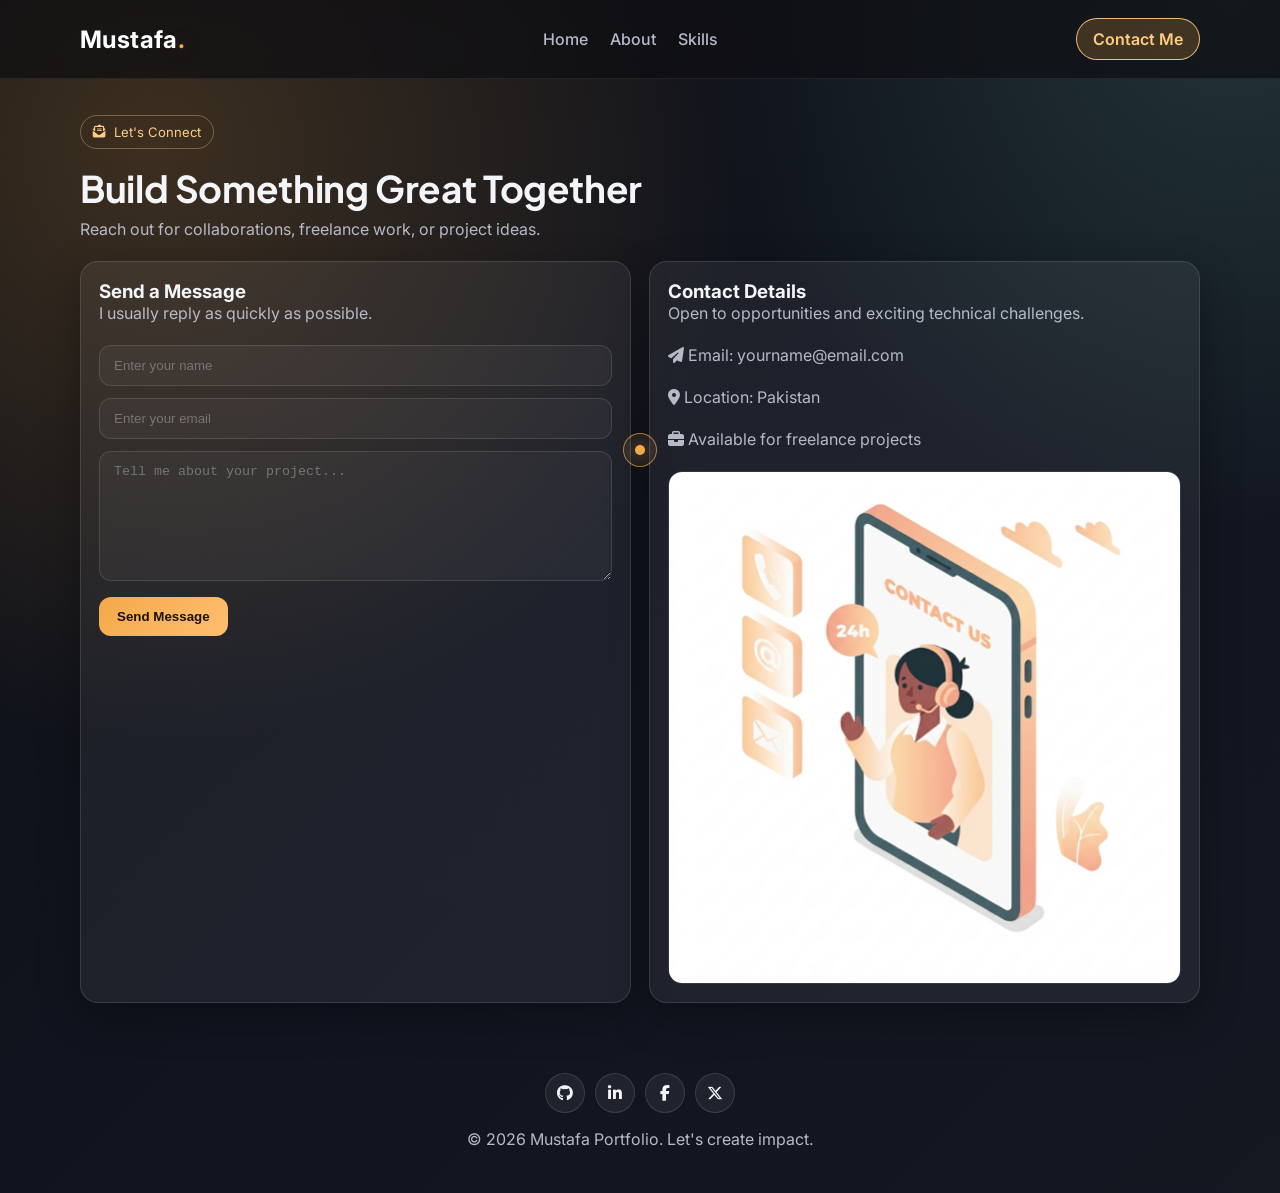
==== Contact.html @ a94c6162 "Add files via upload" ====
<!DOCTYPE html>
<html lang="en">
<head>
    <meta charset="UTF-8">
    <meta name="viewport" content="width=device-width, initial-scale=1.0">
    <link rel="stylesheet" href="https://cdnjs.cloudflare.com/ajax/libs/font-awesome/6.7.1/css/all.min.css">
    <link rel="stylesheet" href="site.css">
    <title>Contact | Mustafa Portfolio</title>
</head>
<body>
    <nav class="top-nav">
        <div class="container">
            <a class="logo" href="index.html">Mustafa<span>.</span></a>
            <ul class="nav-links">
                <li><a href="index.html">Home</a></li>
                <li><a href="About.html">About</a></li>
                <li><a href="Skills.html">Skills</a></li>
            </ul>
            <a class="nav-cta active" href="Contact.html">Contact Me</a>
        </div>
    </nav>

    <main class="section">
        <div class="container">
            <span class="eyebrow reveal"><i class="fa-solid fa-envelope-open-text"></i> Let's Connect</span>
            <h1 class="section-title reveal">Build Something Great Together</h1>
            <p class="section-subtitle reveal">
                Reach out for collaborations, freelance work, or project ideas.
            </p>

            <div class="contact-wrap">
                <section class="card reveal">
                    <h3>Send a Message</h3>
                    <p class="section-subtitle">I usually reply as quickly as possible.</p>
                    <form class="contact-form" action="#" method="post">
                        <input type="text" name="name" placeholder="Enter your name" required>
                        <input type="email" name="email" placeholder="Enter your email" required>
                        <textarea name="message" placeholder="Tell me about your project..." required></textarea>
                        <button type="submit" class="btn btn-primary">Send Message</button>
                    </form>
                </section>

                <aside class="card reveal">
                    <h3>Contact Details</h3>
                    <p class="section-subtitle">Open to opportunities and exciting technical challenges.</p>
                    <p class="section-subtitle"><i class="fa-solid fa-paper-plane"></i> Email: yourname@email.com</p>
                    <p class="section-subtitle"><i class="fa-solid fa-location-dot"></i> Location: Pakistan</p>
                    <p class="section-subtitle"><i class="fa-solid fa-briefcase"></i> Available for freelance projects</p>
                    <img class="hero-image" src="bg1.png" alt="Contact visual">
                </aside>
            </div>
        </div>
    </main>

    <footer class="footer">
        <div class="social-row">
            <a class="social-link" href="#" aria-label="GitHub"><i class="fa-brands fa-github"></i></a>
            <a class="social-link" href="#" aria-label="LinkedIn"><i class="fa-brands fa-linkedin-in"></i></a>
            <a class="social-link" href="#" aria-label="Facebook"><i class="fa-brands fa-facebook-f"></i></a>
            <a class="social-link" href="#" aria-label="X"><i class="fa-brands fa-x-twitter"></i></a>
        </div>
        © <span data-year></span> Mustafa Portfolio. Let's create impact.
    </footer>

    <script src="site.js"></script>
    <script src="custom-cursor.js"></script>
</body>
</html>
---- site.css ----
@import url("https://fonts.googleapis.com/css2?family=Inter:wght@400;500;600;700;800&family=Plus+Jakarta+Sans:wght@500;600;700;800&display=swap");

:root {
    --bg: #0e0f13;
    --bg-soft: #171922;
    --bg-soft-2: #111520;
    --card: rgba(255, 255, 255, 0.06);
    --card-border: rgba(255, 255, 255, 0.12);
    --text: #f4f5f8;
    --muted: #b6bac8;
    --brand: #f4a949;
    --brand-2: #ffcc80;
    --success: #7fe2b5;
    --shadow: 0 14px 40px rgba(0, 0, 0, 0.3);
    --shadow-soft: 0 30px 80px rgba(0, 0, 0, 0.34);
}

* {
    margin: 0;
    padding: 0;
    box-sizing: border-box;
}

html {
    scroll-behavior: smooth;
}

body {
    font-family: "Inter", "Segoe UI", sans-serif;
    color: var(--text);
    background:
        radial-gradient(circle at 10% 10%, rgba(244, 169, 73, 0.2), transparent 32%),
        radial-gradient(circle at 80% 0%, rgba(127, 226, 181, 0.15), transparent 28%),
        linear-gradient(135deg, var(--bg), var(--bg-soft-2) 45%, var(--bg-soft));
    background-size: 120% 120%;
    min-height: 100vh;
    cursor: none;
    opacity: 1;
    transition: opacity 0.35s ease;
    animation: ambientGradient 18s ease-in-out infinite;
}

body::before {
    content: "";
    position: fixed;
    inset: 0;
    pointer-events: none;
    z-index: -1;
    background-image: radial-gradient(rgba(255, 255, 255, 0.04) 0.7px, transparent 0.7px);
    background-size: 3px 3px;
    opacity: 0.25;
}

.scroll-progress {
    position: fixed;
    top: 0;
    left: 0;
    height: 3px;
    width: 0%;
    z-index: 2000;
    background: linear-gradient(90deg, var(--brand), var(--brand-2), #ffffff);
    box-shadow: 0 0 24px rgba(244, 169, 73, 0.65);
    transform-origin: left center;
}

::selection {
    background: rgb(109, 67, 0);
    color: #ffffff;
}

::-moz-selection {
    background: rgb(109, 67, 0);
    color: #ffffff;
}

body.is-transitioning {
    opacity: 0;
}

a, button, .btn, .card, .nav-links a, .logo, input, textarea {
    cursor: none;
}

/* Custom cursor */
.cursor-dot, .cursor-ring {
    position: fixed;
    top: 0;
    left: 0;
    pointer-events: none;
    z-index: 9999;
    border-radius: 50%;
    transform: translate(-120px, -120px);
}

.cursor-dot {
    width: 10px;
    height: 10px;
    margin-left: -5px;
    margin-top: -5px;
    background: var(--brand);
    box-shadow: 0 0 16px rgba(244, 169, 73, 0.7);
}

.cursor-ring {
    width: 34px;
    height: 34px;
    margin-left: -17px;
    margin-top: -17px;
    border: 1.8px solid rgba(244, 169, 73, 0.65);
    background: rgba(255, 204, 128, 0.06);
    transition: 0.2s ease;
}

.cursor-ring.active {
    width: 50px;
    height: 50px;
    margin-left: -25px;
    margin-top: -25px;
    background: rgba(244, 169, 73, 0.12);
    border-color: rgba(255, 204, 128, 0.95);
}

.cursor-dot.active {
    background: #fff;
}

.container {
    width: min(1120px, 92%);
    margin: 0 auto;
}

.top-nav {
    position: sticky;
    top: 0;
    z-index: 1000;
    backdrop-filter: blur(10px);
    background: rgba(14, 15, 19, 0.72);
    border-bottom: 1px solid rgba(255, 255, 255, 0.08);
    transition: background-color 0.25s ease, border-color 0.25s ease, box-shadow 0.25s ease;
}

.top-nav.scrolled {
    background: rgba(10, 12, 18, 0.9);
    border-bottom-color: rgba(255, 255, 255, 0.15);
    box-shadow: 0 10px 30px rgba(0, 0, 0, 0.22);
}

.top-nav .container {
    display: flex;
    align-items: center;
    justify-content: space-between;
    height: 78px;
}

.logo {
    text-decoration: none;
    font-weight: 700;
    letter-spacing: 0.4px;
    color: #fff;
    font-size: 1.5rem;
    transition: transform 0.25s ease;
}

.logo:hover {
    transform: translateY(-2px);
}

.logo span {
    color: var(--brand);
    text-shadow: 0 0 16px rgba(244, 169, 73, 0.6);
}

.nav-links {
    display: flex;
    gap: 22px;
    list-style: none;
}

.nav-links a {
    color: var(--muted);
    text-decoration: none;
    font-weight: 500;
    transition: color 0.2s ease, text-shadow 0.2s ease;
}

.nav-links a:hover,
.nav-links a.active {
    color: #fff;
    text-shadow: 0 0 18px rgba(255, 255, 255, 0.35);
}

.nav-cta {
    text-decoration: none;
    border: 1px solid rgba(244, 169, 73, 0.6);
    color: var(--brand-2);
    padding: 10px 16px;
    border-radius: 999px;
    font-weight: 600;
    transition: transform 0.25s ease, background-color 0.2s ease;
}

.nav-cta:hover {
    transform: translateY(-2px);
    background: rgba(244, 169, 73, 0.15);
}

.nav-cta.active {
    background: rgba(244, 169, 73, 0.2);
    border-color: rgba(255, 204, 128, 0.9);
}

.hero {
    padding: 90px 0 70px;
    min-height: calc(100vh - 78px);
    display: flex;
    align-items: center;
    position: relative;
    overflow: hidden;
}

.hero::before,
.hero::after {
    content: "";
    position: absolute;
    border-radius: 50%;
    filter: blur(45px);
    z-index: -1;
}

.hero::before {
    width: 320px;
    height: 320px;
    background: rgba(244, 169, 73, 0.18);
    top: -80px;
    right: -40px;
    animation: blobFloat 8s ease-in-out infinite;
}

.hero::after {
    width: 260px;
    height: 260px;
    background: rgba(127, 226, 181, 0.14);
    bottom: -90px;
    left: -40px;
    animation: blobFloat 10s ease-in-out infinite reverse;
}

.hero-grid {
    display: grid;
    grid-template-columns: 1.2fr 0.9fr;
    gap: 28px;
    align-items: center;
}

.eyebrow {
    display: inline-flex;
    align-items: center;
    gap: 8px;
    font-size: 0.82rem;
    color: var(--brand-2);
    border: 1px solid rgba(255, 204, 128, 0.35);
    border-radius: 999px;
    padding: 8px 12px;
    margin-bottom: 16px;
}

.hero h1 {
    font-family: "Plus Jakarta Sans", "Inter", sans-serif;
    font-size: clamp(2rem, 4vw, 3.4rem);
    line-height: 1.15;
    margin-bottom: 14px;
    letter-spacing: -0.015em;
}

.hero h1 span {
    color: var(--brand);
}

.hero p {
    color: var(--muted);
    line-height: 1.8;
    margin-bottom: 26px;
    max-width: 58ch;
}

.identity-strip {
    display: flex;
    gap: 10px;
    flex-wrap: wrap;
    margin: 10px 0 24px;
}

.identity-pill {
    padding: 8px 12px;
    border-radius: 999px;
    background: rgba(255, 255, 255, 0.07);
    border: 1px solid rgba(255, 255, 255, 0.12);
    color: #eceef5;
    font-size: 0.85rem;
}

.btn-row {
    display: flex;
    gap: 12px;
    flex-wrap: wrap;
}

.btn {
    border: none;
    text-decoration: none;
    border-radius: 12px;
    padding: 12px 18px;
    font-weight: 600;
    transition: transform 0.28s ease, box-shadow 0.28s ease, filter 0.28s ease;
}

.btn-primary {
    background: linear-gradient(135deg, var(--brand), #ffbe70);
    color: #1b1207;
}

.btn-secondary {
    border: 1px solid var(--card-border);
    color: #fff;
    background: rgba(255, 255, 255, 0.02);
}

.btn:hover {
    transform: translateY(-3px);
    box-shadow: var(--shadow);
    filter: saturate(1.1);
}

.hero-card {
    background: var(--card);
    border: 1px solid var(--card-border);
    border-radius: 20px;
    padding: 22px;
    box-shadow: var(--shadow-soft);
    transform-style: preserve-3d;
}

.hero-card h3 {
    margin: 14px 0 8px;
}

.hero-mini {
    color: var(--muted);
    font-size: 0.92rem;
    margin-bottom: 12px;
}

.hero-image {
    width: 100%;
    border-radius: 14px;
    display: block;
    border: 1px solid rgba(255, 255, 255, 0.1);
}

.stats-grid,
.feature-grid,
.skills-grid,
.projects-grid {
    display: grid;
    gap: 16px;
}

.stats-grid {
    grid-template-columns: repeat(3, minmax(0, 1fr));
    margin-top: 22px;
}

.card {
    background: var(--card);
    border: 1px solid var(--card-border);
    border-radius: 18px;
    padding: 18px;
    box-shadow: var(--shadow);
    transition: transform 0.28s ease, border-color 0.25s ease, box-shadow 0.28s ease;
    will-change: transform;
}

.card:hover {
    transform: translateY(-6px);
    border-color: rgba(244, 169, 73, 0.6);
    box-shadow: var(--shadow-soft);
}

.stat-number {
    font-size: 1.7rem;
    font-weight: 700;
    color: var(--brand-2);
}

.stat-label {
    color: var(--muted);
    font-size: 0.92rem;
}

.section {
    padding: 36px 0;
}

.section-title {
    font-family: "Plus Jakarta Sans", "Inter", sans-serif;
    font-size: clamp(1.4rem, 3vw, 2.3rem);
    margin-bottom: 8px;
    letter-spacing: -0.01em;
}

.section-subtitle {
    color: var(--muted);
    margin-bottom: 22px;
}

.feature-grid,
.projects-grid {
    grid-template-columns: repeat(3, minmax(0, 1fr));
}

.skills-grid {
    grid-template-columns: repeat(2, minmax(0, 1fr));
}

.skill-chip {
    display: inline-flex;
    align-items: center;
    gap: 8px;
    padding: 8px 12px;
    border-radius: 999px;
    margin: 4px 6px 0 0;
    background: rgba(255, 255, 255, 0.06);
    border: 1px solid rgba(255, 255, 255, 0.08);
    color: #e9ebf2;
    font-size: 0.88rem;
}

.timeline {
    position: relative;
    padding-left: 20px;
}

.timeline::before {
    content: "";
    position: absolute;
    left: 2px;
    top: 6px;
    bottom: 6px;
    width: 2px;
    background: linear-gradient(var(--brand), transparent);
}

.timeline-item {
    margin-bottom: 14px;
}

.timeline-item h4 {
    margin-bottom: 3px;
    color: var(--brand-2);
}

.timeline-item p {
    color: var(--muted);
    line-height: 1.65;
}

.contact-wrap {
    display: grid;
    grid-template-columns: 1fr 1fr;
    gap: 18px;
}

.contact-form input,
.contact-form textarea {
    width: 100%;
    border-radius: 12px;
    border: 1px solid rgba(255, 255, 255, 0.12);
    background: rgba(255, 255, 255, 0.04);
    color: #fff;
    padding: 12px 14px;
    margin-bottom: 12px;
    outline: none;
    cursor: text;
}

.contact-form textarea {
    min-height: 130px;
    resize: vertical;
}

.contact-form input:focus,
.contact-form textarea:focus {
    border-color: rgba(244, 169, 73, 0.7);
}

.footer {
    padding: 34px 0 44px;
    color: var(--muted);
    text-align: center;
}

.social-row {
    display: flex;
    align-items: center;
    justify-content: center;
    gap: 10px;
    margin-bottom: 16px;
}

.social-link {
    width: 40px;
    height: 40px;
    display: inline-flex;
    align-items: center;
    justify-content: center;
    color: var(--text);
    border-radius: 50%;
    text-decoration: none;
    background: rgba(255, 255, 255, 0.06);
    border: 1px solid rgba(255, 255, 255, 0.12);
    transition: transform 0.25s ease, border-color 0.2s ease, color 0.2s ease;
}

.social-link:hover {
    transform: translateY(-4px);
    border-color: rgba(244, 169, 73, 0.7);
    color: var(--brand-2);
}

.preloader {
    position: fixed;
    inset: 0;
    background: #0e0f13;
    display: grid;
    place-items: center;
    z-index: 9998;
    transition: opacity 0.45s ease, visibility 0.45s ease;
}

.preloader.hide {
    opacity: 0;
    visibility: hidden;
}

.loader-box {
    width: min(420px, 88%);
    text-align: center;
}

.loader-title {
    font-size: clamp(1.8rem, 4vw, 2.8rem);
    font-weight: 700;
    margin-bottom: 6px;
}

.loader-title span {
    color: var(--brand);
}

.loader-subtitle {
    color: var(--muted);
    margin-bottom: 18px;
}

.loader-track {
    height: 10px;
    border-radius: 999px;
    background: rgba(255, 255, 255, 0.12);
    overflow: hidden;
    border: 1px solid rgba(255, 255, 255, 0.08);
}

.loader-fill {
    height: 100%;
    width: 0%;
    background: linear-gradient(90deg, var(--brand), var(--brand-2));
    transition: width 0.18s ease;
}

.loader-percent {
    margin-top: 10px;
    color: var(--brand-2);
    font-weight: 600;
}

@keyframes spin {
    to {
        transform: rotate(360deg);
    }
}

@keyframes blobFloat {
    0%, 100% {
        transform: translateY(0) translateX(0);
    }
    50% {
        transform: translateY(-12px) translateX(8px);
    }
}

.reveal {
    opacity: 0;
    transform: translateY(28px);
    filter: blur(5px);
    transition: opacity 0.8s ease, transform 0.8s cubic-bezier(0.2, 0.65, 0.2, 1), filter 0.8s ease;
}

.reveal.show {
    opacity: 1;
    transform: translateY(0);
    filter: blur(0);
}

.reveal[data-reveal="left"] {
    transform: translateX(-26px);
}

.reveal[data-reveal="right"] {
    transform: translateX(26px);
}

.reveal[data-reveal="zoom"] {
    transform: scale(0.92);
}

.reveal.show[data-reveal] {
    transform: none;
}

@keyframes ambientGradient {
    0%,
    100% {
        background-position: 0% 10%;
    }
    50% {
        background-position: 100% 90%;
    }
}

@media (pointer: coarse), (max-width: 780px) {
    body,
    a,
    button,
    .btn,
    .card,
    .nav-links a,
    .logo,
    input,
    textarea {
        cursor: auto;
    }

    .cursor-dot,
    .cursor-ring {
        display: none;
    }
}

@media (prefers-reduced-motion: reduce) {
    * {
        animation: none !important;
        transition: none !important;
        scroll-behavior: auto !important;
    }

    .reveal {
        opacity: 1;
        transform: none;
        filter: none;
    }
}

@media (max-width: 900px) {
    .hero-grid,
    .feature-grid,
    .projects-grid,
    .skills-grid,
    .contact-wrap,
    .stats-grid {
        grid-template-columns: 1fr;
    }

    .top-nav .container {
        gap: 12px;
        flex-wrap: wrap;
        height: auto;
        padding: 12px 0;
    }

    .nav-links {
        gap: 14px;
    }
}
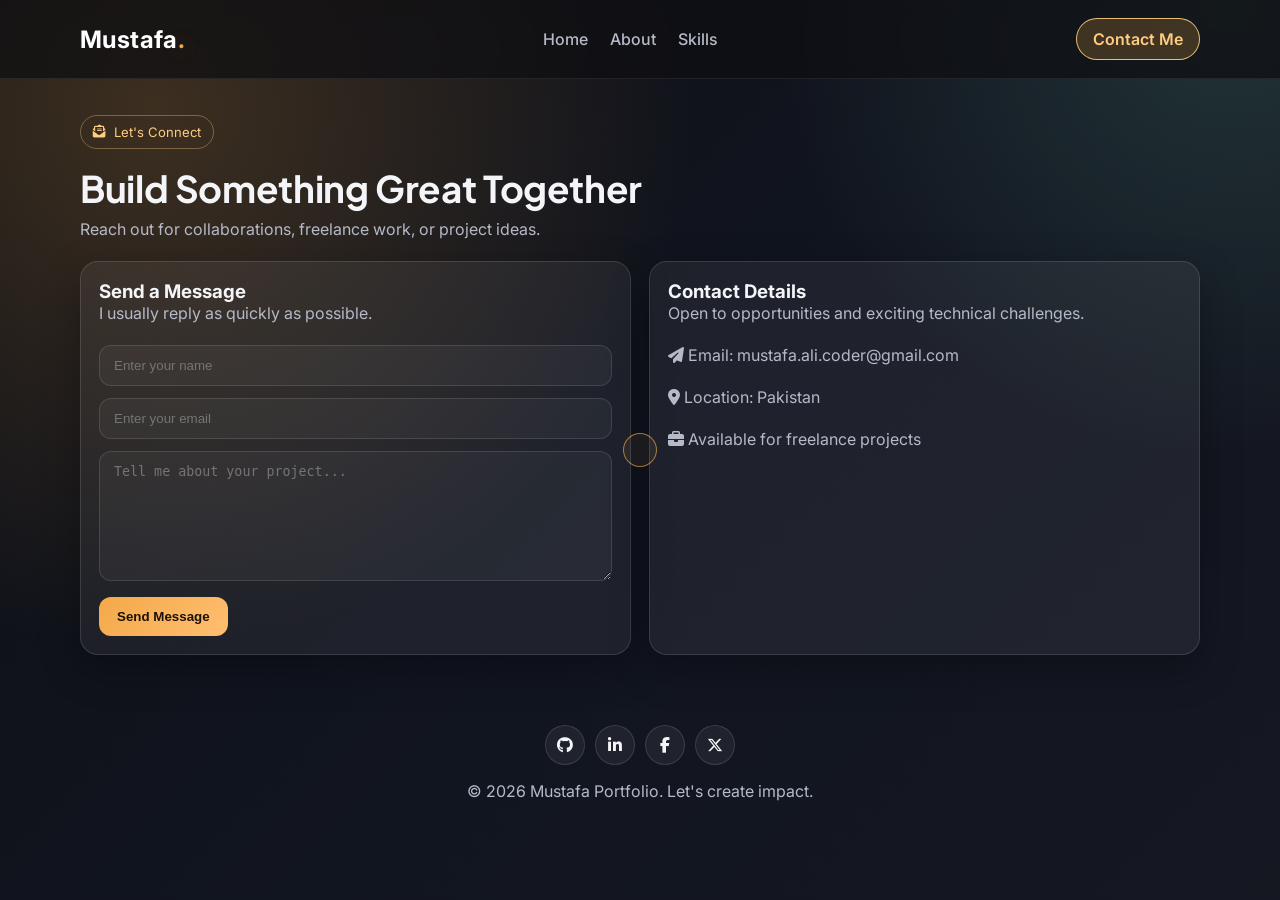
==== commit 7f4dbbef: "Update Contact.html adding my real gmail and removing picture" ====
--- a/Contact.html
+++ b/Contact.html
@@ -43,10 +43,10 @@
                 <aside class="card reveal">
                     <h3>Contact Details</h3>
                     <p class="section-subtitle">Open to opportunities and exciting technical challenges.</p>
-                    <p class="section-subtitle"><i class="fa-solid fa-paper-plane"></i> Email: yourname@email.com</p>
+                    <p class="section-subtitle"><i class="fa-solid fa-paper-plane"></i> Email: mustafa.ali.coder@gmail.com</p>
                     <p class="section-subtitle"><i class="fa-solid fa-location-dot"></i> Location: Pakistan</p>
                     <p class="section-subtitle"><i class="fa-solid fa-briefcase"></i> Available for freelance projects</p>
-                    <img class="hero-image" src="bg1.png" alt="Contact visual">
+                    <!-- <img class="hero-image" src="bg1.png" alt="Contact visual"> -->
                 </aside>
             </div>
         </div>
@@ -65,4 +65,4 @@
     <script src="site.js"></script>
     <script src="custom-cursor.js"></script>
 </body>
-</html>+</html>
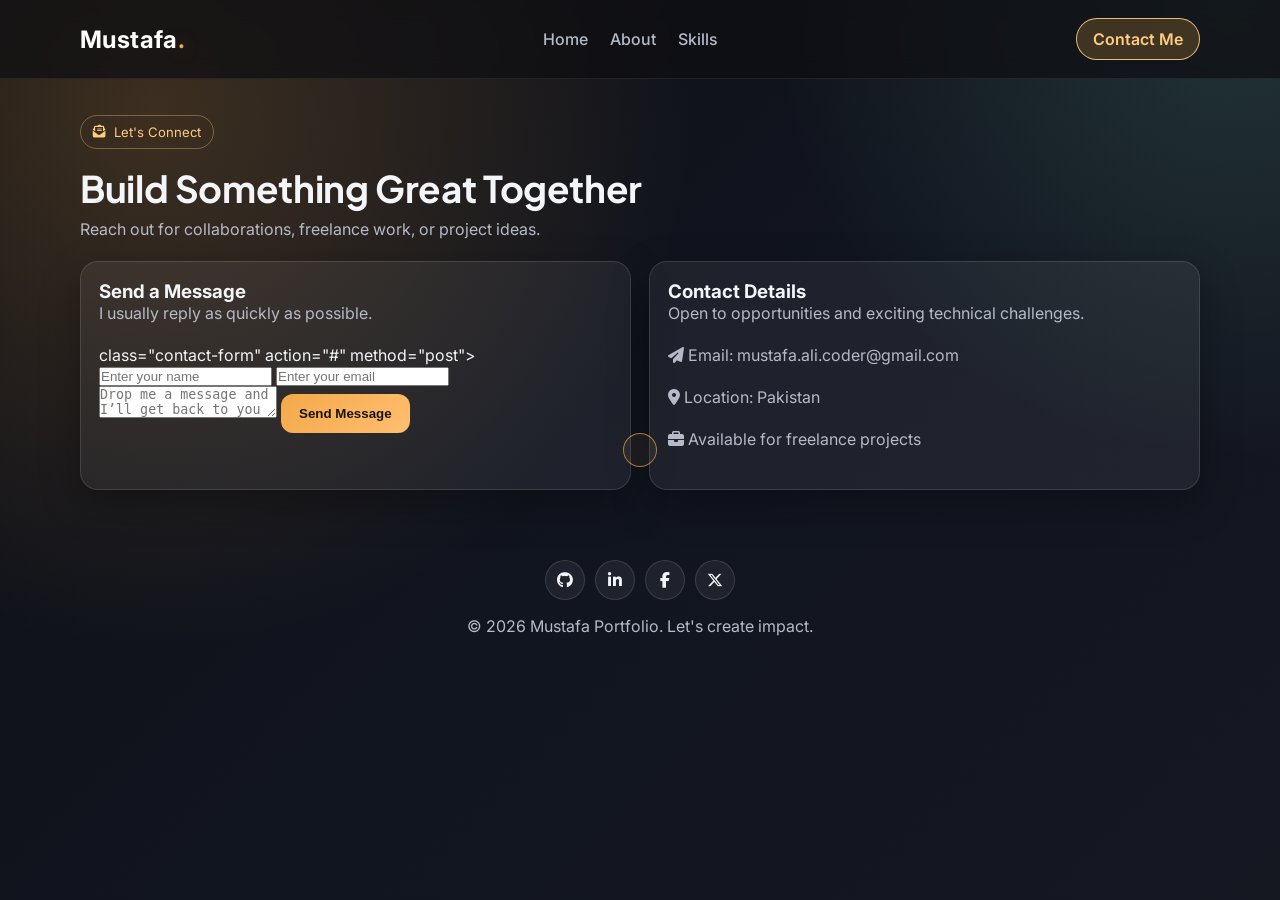
==== commit cd62c5bc: "Update Contact.html make contact page functional" ====
--- a/Contact.html
+++ b/Contact.html
@@ -32,10 +32,11 @@
                 <section class="card reveal">
                     <h3>Send a Message</h3>
                     <p class="section-subtitle">I usually reply as quickly as possible.</p>
-                    <form class="contact-form" action="#" method="post">
+                    <form <form action="https://api.web3forms.com/submit" method="POST"> class="contact-form" action="#" method="post">
+                        <input type="hidden" name="5eea1661-6e7b-4c42-ad10-2c659cf1c4e9" value="5eea1661-6e7b-4c42-ad10-2c659cf1c4e9">
                         <input type="text" name="name" placeholder="Enter your name" required>
                         <input type="email" name="email" placeholder="Enter your email" required>
-                        <textarea name="message" placeholder="Tell me about your project..." required></textarea>
+                        <textarea name="message" placeholder="Drop me a message and I’ll get back to you soon." required></textarea>
                         <button type="submit" class="btn btn-primary">Send Message</button>
                     </form>
                 </section>
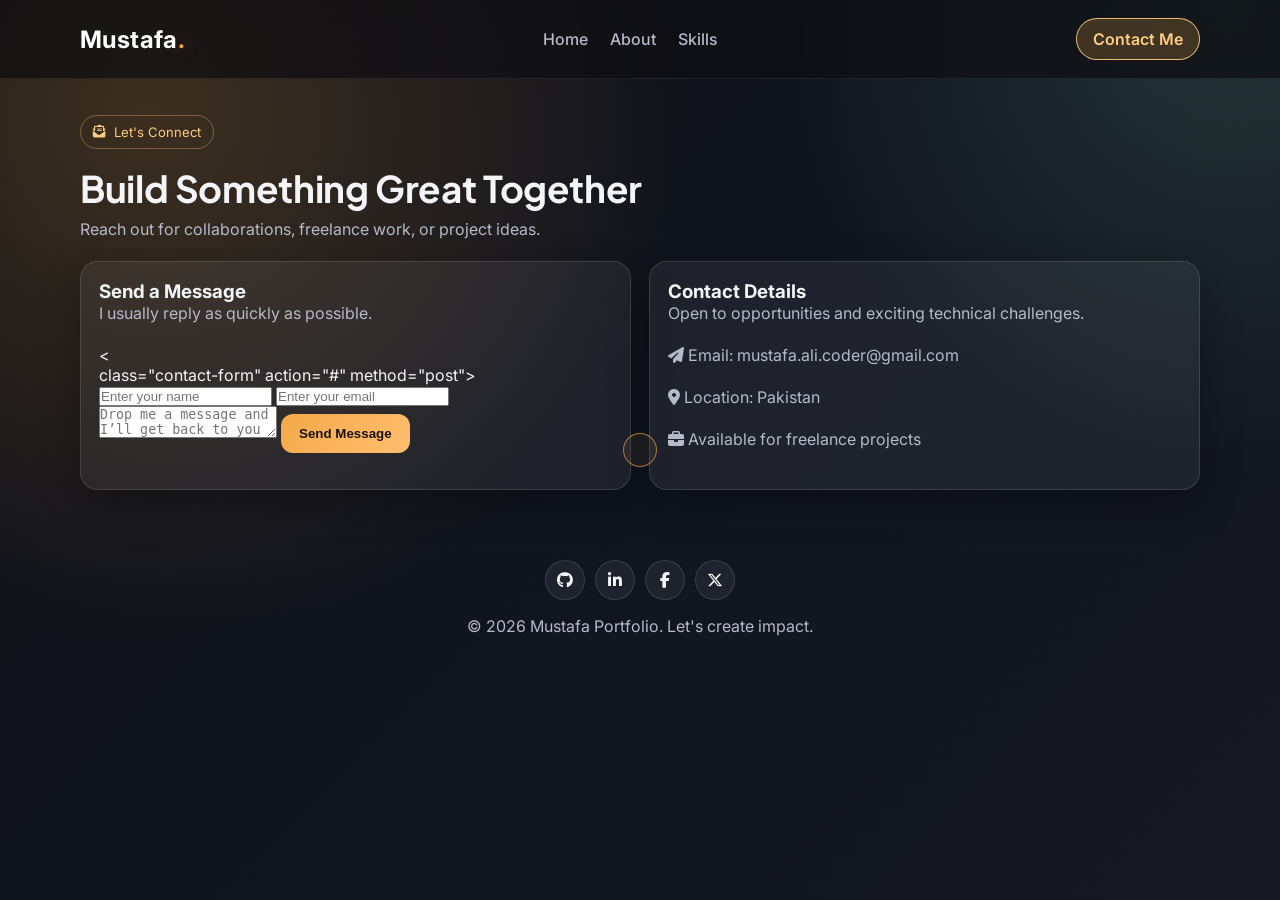
==== commit 66c3a9fd: "Update Contact.html" ====
--- a/Contact.html
+++ b/Contact.html
@@ -32,7 +32,7 @@
                 <section class="card reveal">
                     <h3>Send a Message</h3>
                     <p class="section-subtitle">I usually reply as quickly as possible.</p>
-                    <form <form action="https://api.web3forms.com/submit" method="POST"> class="contact-form" action="#" method="post">
+                    <<form action="https://api.web3forms.com/submit" method="POST"> class="contact-form" action="#" method="post">
                         <input type="hidden" name="5eea1661-6e7b-4c42-ad10-2c659cf1c4e9" value="5eea1661-6e7b-4c42-ad10-2c659cf1c4e9">
                         <input type="text" name="name" placeholder="Enter your name" required>
                         <input type="email" name="email" placeholder="Enter your email" required>
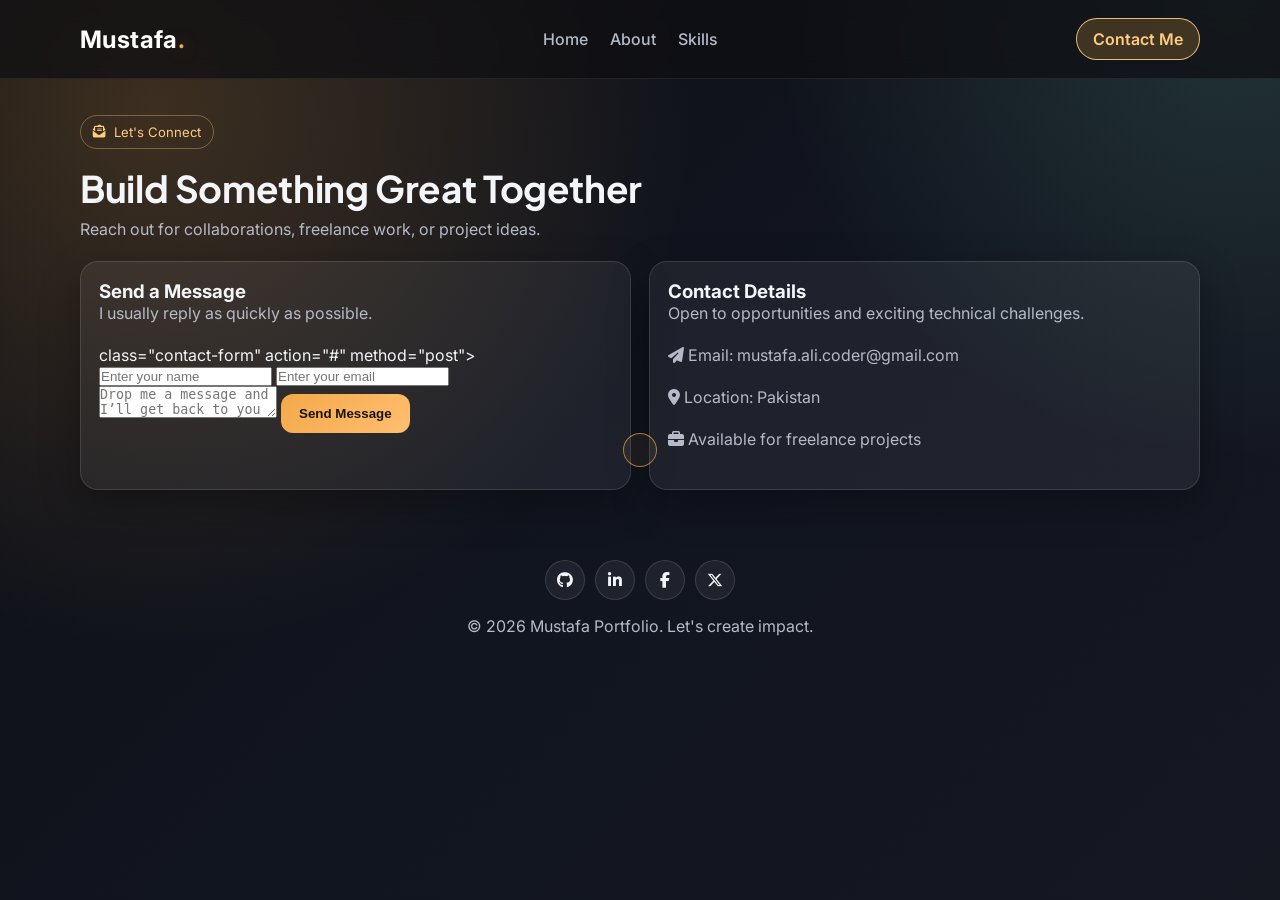
==== commit ab867ce2: "Update Contact.html" ====
--- a/Contact.html
+++ b/Contact.html
@@ -32,7 +32,7 @@
                 <section class="card reveal">
                     <h3>Send a Message</h3>
                     <p class="section-subtitle">I usually reply as quickly as possible.</p>
-                    <<form action="https://api.web3forms.com/submit" method="POST"> class="contact-form" action="#" method="post">
+                    <form action="https://api.web3forms.com/submit" method="POST"> class="contact-form" action="#" method="post">
                         <input type="hidden" name="5eea1661-6e7b-4c42-ad10-2c659cf1c4e9" value="5eea1661-6e7b-4c42-ad10-2c659cf1c4e9">
                         <input type="text" name="name" placeholder="Enter your name" required>
                         <input type="email" name="email" placeholder="Enter your email" required>
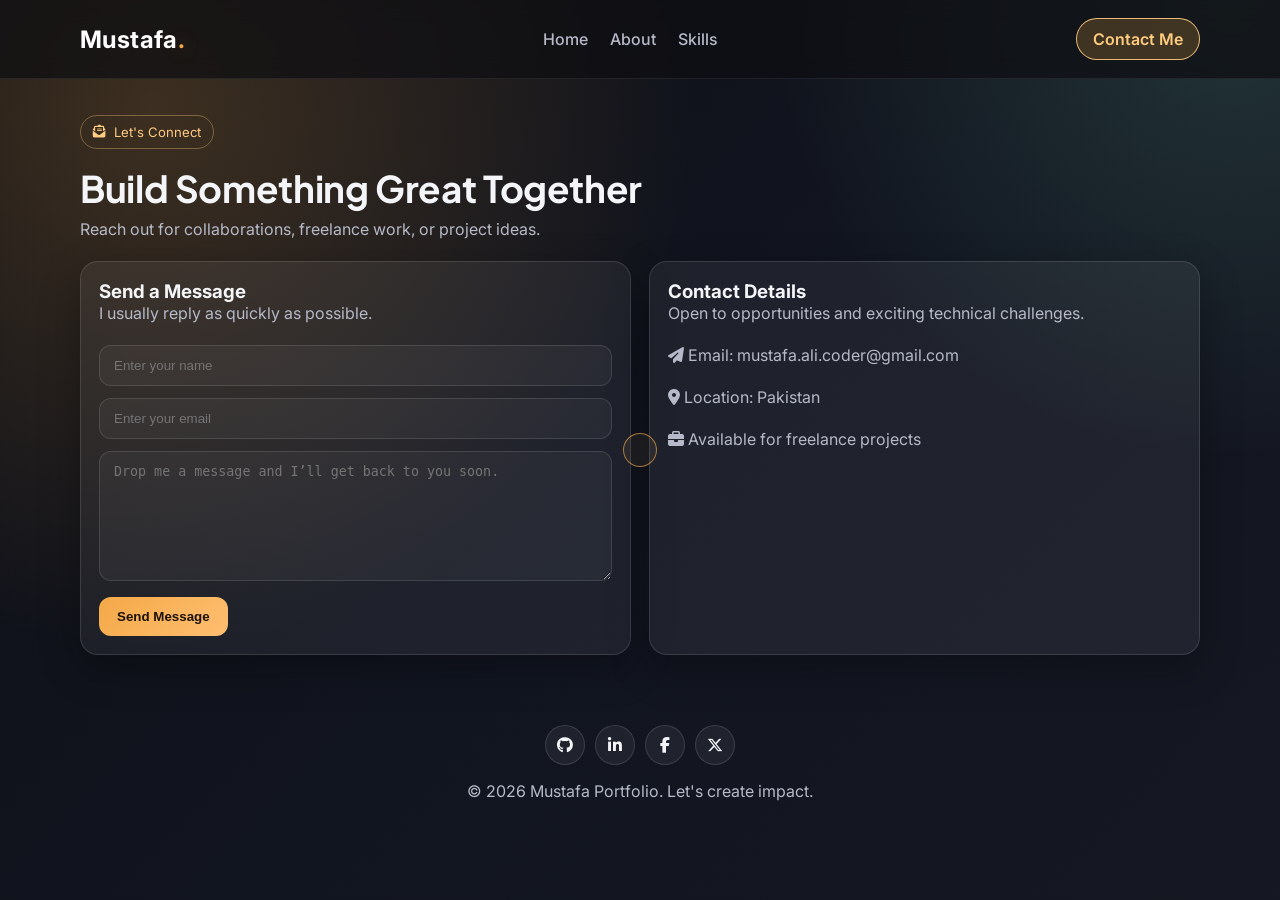
==== commit d2b74cfe: "Update Contact.html" ====
--- a/Contact.html
+++ b/Contact.html
@@ -32,8 +32,8 @@
                 <section class="card reveal">
                     <h3>Send a Message</h3>
                     <p class="section-subtitle">I usually reply as quickly as possible.</p>
-                    <form action="https://api.web3forms.com/submit" method="POST"> class="contact-form" action="#" method="post">
-                        <input type="hidden" name="5eea1661-6e7b-4c42-ad10-2c659cf1c4e9" value="5eea1661-6e7b-4c42-ad10-2c659cf1c4e9">
+                    <form action="https://api.web3forms.com/submit" method="POST" class="contact-form" action="#" method="post">
+                        <input type="hidden" name="access_key" value="5eea1661-6e7b-4c42-ad10-2c659cf1c4e9">
                         <input type="text" name="name" placeholder="Enter your name" required>
                         <input type="email" name="email" placeholder="Enter your email" required>
                         <textarea name="message" placeholder="Drop me a message and I’ll get back to you soon." required></textarea>
